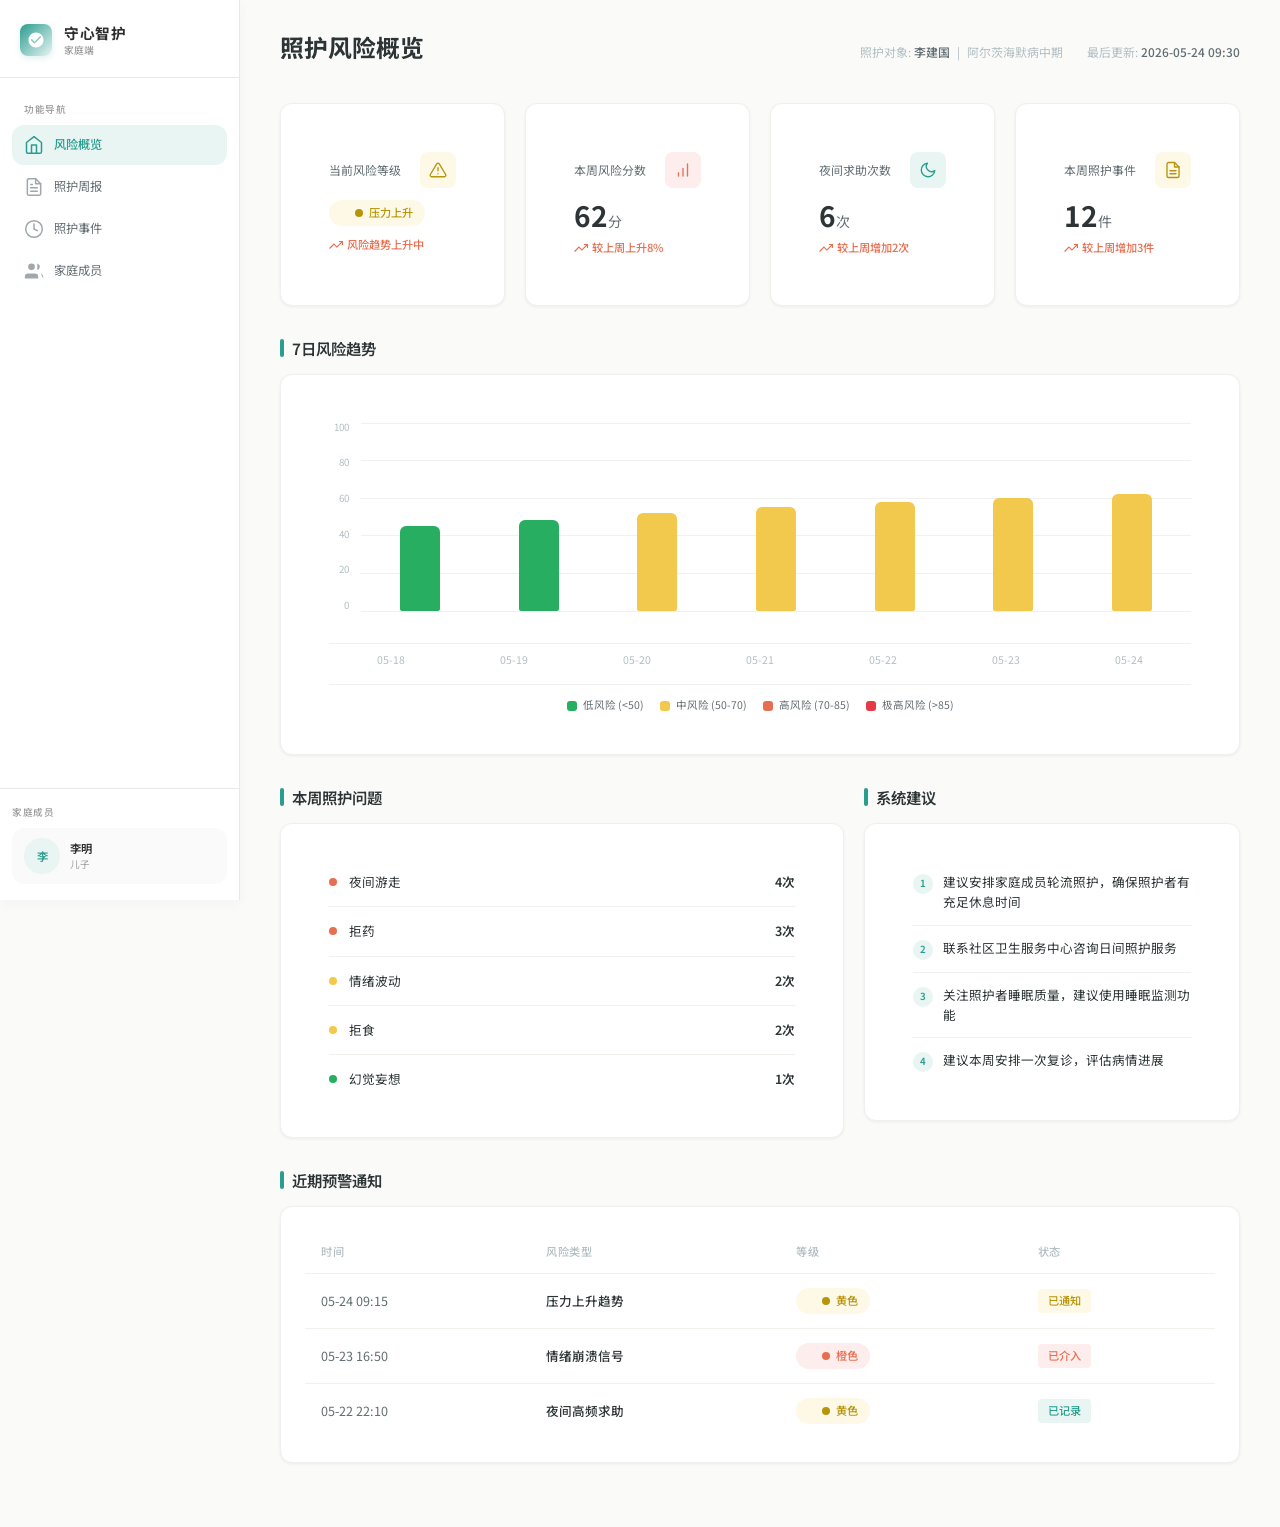
==== family/index.html @ 5316c8e0 "初始化" ====
<!DOCTYPE html>
<html lang="zh-CN">
<head>
    <meta charset="UTF-8">
    <meta name="viewport" content="width=device-width, initial-scale=1.0">
    <title>守心智护 - 家庭端</title>
    <link href="https://fonts.googleapis.com/css2?family=Noto+Sans+SC:wght@300;400;500;600;700&display=swap" rel="stylesheet">
    <link rel="stylesheet" href="../styles/common.css">
    <style>
        /* ===== CSS Variables ===== */
        :root {
            --color-bg: #FAFAF8;
            --color-white: #FFFFFF;
            --color-primary: #2A9D8F;
            --color-primary-light: #E8F5F3;
            --color-primary-bg: #E8F5F3;
            --color-primary-dark: #1F7A6E;
            --color-text: #2D3436;
            --color-text-secondary: #636E72;
            --color-text-light: #B2BEC3;
            --color-border: #E8E8E4;
            --color-border-light: #F0F0EC;
            --color-risk-green: #27AE60;
            --color-risk-yellow: #F2C94C;
            --color-risk-orange: #E76F51;
            --color-risk-red: #E63946;
            --color-risk-green-bg: #EAFAF1;
            --color-risk-yellow-bg: #FEF9E7;
            --color-risk-orange-bg: #FDEDEC;
            --color-risk-red-bg: #FDEDEC;
            --shadow-sm: 0 1px 3px rgba(0, 0, 0, 0.06);
            --shadow-md: 0 4px 12px rgba(0, 0, 0, 0.08);
            --shadow-lg: 0 8px 24px rgba(0, 0, 0, 0.1);
            --radius-sm: 8px;
            --radius-md: 12px;
            --radius-lg: 16px;
            --sidebar-width: 240px;
            --header-height: 0px;
        }

        /* ===== Reset ===== */
        *,
        *::before,
        *::after {
            margin: 0;
            padding: 0;
            box-sizing: border-box;
        }

        html {
            font-size: 14px;
        }

        body {
            font-family: 'Noto Sans SC', -apple-system, BlinkMacSystemFont, sans-serif;
            background-color: var(--color-bg);
            color: var(--color-text);
            line-height: 1.6;
            min-height: 100vh;
        }

        /* ===== Layout ===== */
        .app-layout {
            display: flex;
            min-height: 100vh;
        }

        /* Sidebar is unified in common.css */

        /* ===== Main Content ===== */
        .main-content {
            flex: 1;
            margin-left: var(--sidebar-width);
            padding: 32px 40px;
            max-width: 100%;
            overflow-x: hidden;
        }

        /* ===== Page Header ===== */
        .page-header {
            margin-bottom: 32px;
        }

        .page-header-top {
            display: flex;
            align-items: flex-start;
            justify-content: space-between;
            margin-bottom: 8px;
        }

        .page-title {
            font-size: 1.7rem;
            font-weight: 700;
            color: var(--color-text);
        }

        .page-meta {
            display: flex;
            gap: 24px;
            font-size: 0.85rem;
            color: var(--color-text-secondary);
        }

        .page-meta .meta-label {
            color: var(--color-text-light);
        }

        .page-meta .meta-value {
            font-weight: 500;
        }

        /* ===== Section Title ===== */
        .section-title {
            font-size: 1.1rem;
            font-weight: 600;
            color: var(--color-text);
            margin-bottom: 16px;
            display: flex;
            align-items: center;
            gap: 8px;
        }

        .section-title::before {
            content: '';
            display: inline-block;
            width: 4px;
            height: 18px;
            background-color: var(--color-primary);
            border-radius: 2px;
        }

        /* ===== Card ===== */
        .card {
            background-color: var(--color-white);
            border-radius: var(--radius-md);
            box-shadow: var(--shadow-sm);
            border: 1px solid var(--color-border-light);
            transition: box-shadow 0.25s ease, transform 0.25s ease;
        }

        .card:hover {
            box-shadow: var(--shadow-md);
            transform: translateY(-1px);
        }

        .card-body {
            padding: 24px;
        }

        /* ===== Stat Cards Grid ===== */
        .stat-grid {
            display: grid;
            grid-template-columns: repeat(4, 1fr);
            gap: 20px;
            margin-bottom: 32px;
        }

        .stat-card .stat-header {
            display: flex;
            align-items: center;
            justify-content: space-between;
            margin-bottom: 12px;
        }

        .stat-label {
            font-size: 0.85rem;
            color: var(--color-text-secondary);
            font-weight: 400;
        }

        .stat-icon {
            width: 36px;
            height: 36px;
            border-radius: var(--radius-sm);
            display: flex;
            align-items: center;
            justify-content: center;
        }

        .stat-icon svg {
            width: 18px;
            height: 18px;
            stroke: currentColor;
            fill: none;
            stroke-width: 1.8;
            stroke-linecap: round;
            stroke-linejoin: round;
        }

        .stat-value {
            font-size: 2rem;
            font-weight: 700;
            color: var(--color-text);
            line-height: 1.1;
            margin-bottom: 8px;
        }

        .stat-trend {
            display: flex;
            align-items: center;
            gap: 4px;
            font-size: 0.8rem;
            font-weight: 500;
        }

        .stat-trend.up {
            color: var(--color-risk-orange);
        }

        .stat-trend.down {
            color: var(--color-risk-green);
        }

        .stat-trend svg {
            width: 14px;
            height: 14px;
            stroke: currentColor;
            fill: none;
            stroke-width: 2;
        }

        /* Risk badge */
        .risk-badge {
            display: inline-flex;
            align-items: center;
            padding: 4px 12px;
            border-radius: 20px;
            font-size: 0.8rem;
            font-weight: 500;
            gap: 6px;
        }

        .risk-badge.green {
            background-color: var(--color-risk-green-bg);
            color: var(--color-risk-green);
        }

        .risk-badge.yellow {
            background-color: var(--color-risk-yellow-bg);
            color: #B7950B;
        }

        .risk-badge.orange {
            background-color: var(--color-risk-orange-bg);
            color: var(--color-risk-orange);
        }

        .risk-badge.red {
            background-color: var(--color-risk-red-bg);
            color: var(--color-risk-red);
        }

        .risk-badge .badge-dot {
            width: 8px;
            height: 8px;
            border-radius: 50%;
            background-color: currentColor;
        }

        /* ===== Chart Section ===== */
        .chart-section {
            margin-bottom: 32px;
        }

        .chart-container {
            padding: 24px 24px 16px;
        }

        .chart-area {
            display: flex;
            align-items: flex-end;
            gap: 0;
            height: 220px;
            padding-bottom: 32px;
            position: relative;
        }

        .chart-y-axis {
            display: flex;
            flex-direction: column;
            justify-content: space-between;
            height: 188px;
            padding-right: 12px;
            min-width: 32px;
        }

        .chart-y-label {
            font-size: 0.7rem;
            color: var(--color-text-light);
            text-align: right;
            line-height: 1;
        }

        .chart-grid {
            flex: 1;
            position: relative;
            height: 188px;
        }

        .chart-grid-line {
            position: absolute;
            left: 0;
            right: 0;
            height: 1px;
            background-color: var(--color-border-light);
        }

        .chart-bars-wrapper {
            position: absolute;
            bottom: 0;
            left: 0;
            right: 0;
            display: flex;
            align-items: flex-end;
            justify-content: space-around;
            height: 188px;
        }

        .chart-bar-group {
            display: flex;
            flex-direction: column;
            align-items: center;
            flex: 1;
            max-width: 80px;
        }

        .chart-bar {
            width: 40px;
            border-radius: 6px 6px 2px 2px;
            transition: all 0.3s ease;
            cursor: pointer;
            position: relative;
        }

        .chart-bar:hover {
            opacity: 0.85;
            transform: scaleY(1.02);
            transform-origin: bottom;
        }

        .chart-bar-tooltip {
            display: none;
            position: absolute;
            top: -32px;
            left: 50%;
            transform: translateX(-50%);
            background-color: var(--color-text);
            color: var(--color-white);
            padding: 4px 10px;
            border-radius: 4px;
            font-size: 0.75rem;
            font-weight: 500;
            white-space: nowrap;
        }

        .chart-bar:hover .chart-bar-tooltip {
            display: block;
        }

        .chart-bar-tooltip::after {
            content: '';
            position: absolute;
            bottom: -4px;
            left: 50%;
            transform: translateX(-50%);
            width: 0;
            height: 0;
            border-left: 4px solid transparent;
            border-right: 4px solid transparent;
            border-top: 4px solid var(--color-text);
        }

        .chart-x-axis {
            display: flex;
            justify-content: space-around;
            padding-top: 8px;
            border-top: 1px solid var(--color-border-light);
        }

        .chart-x-label {
            font-size: 0.75rem;
            color: var(--color-text-light);
            flex: 1;
            text-align: center;
        }

        .chart-legend {
            display: flex;
            gap: 16px;
            justify-content: center;
            margin-top: 16px;
            padding-top: 12px;
            border-top: 1px solid var(--color-border-light);
        }

        .chart-legend-item {
            display: flex;
            align-items: center;
            gap: 6px;
            font-size: 0.75rem;
            color: var(--color-text-secondary);
        }

        .chart-legend-dot {
            width: 10px;
            height: 10px;
            border-radius: 3px;
        }

        /* ===== Two Column Layout ===== */
        .two-col-grid {
            display: grid;
            grid-template-columns: 6fr 4fr;
            gap: 20px;
            margin-bottom: 32px;
        }

        /* Issue List */
        .issue-list {
            list-style: none;
        }

        .issue-item {
            display: flex;
            align-items: center;
            justify-content: space-between;
            padding: 14px 0;
            border-bottom: 1px solid var(--color-border-light);
        }

        .issue-item:last-child {
            border-bottom: none;
            padding-bottom: 0;
        }

        .issue-item:first-child {
            padding-top: 0;
        }

        .issue-info {
            display: flex;
            align-items: center;
            gap: 12px;
        }

        .issue-dot {
            width: 8px;
            height: 8px;
            border-radius: 50%;
            flex-shrink: 0;
        }

        .issue-name {
            font-size: 0.9rem;
            font-weight: 400;
            color: var(--color-text);
        }

        .issue-count {
            font-size: 0.9rem;
            font-weight: 600;
            color: var(--color-text);
        }

        /* Suggestion List */
        .suggestion-list {
            list-style: none;
            display: flex;
            flex-direction: column;
            gap: 0;
        }

        .suggestion-item {
            display: flex;
            align-items: flex-start;
            gap: 10px;
            padding: 12px 0;
            border-bottom: 1px solid var(--color-border-light);
            font-size: 0.9rem;
            color: var(--color-text);
            line-height: 1.6;
        }

        .suggestion-item:last-child {
            border-bottom: none;
            padding-bottom: 0;
        }

        .suggestion-item:first-child {
            padding-top: 0;
        }

        .suggestion-marker {
            width: 20px;
            height: 20px;
            border-radius: 50%;
            background-color: var(--color-primary-light);
            color: var(--color-primary);
            display: flex;
            align-items: center;
            justify-content: center;
            font-size: 0.7rem;
            font-weight: 600;
            flex-shrink: 0;
            margin-top: 2px;
        }

        /* ===== Alert Table ===== */
        .alert-section {
            margin-bottom: 32px;
        }

        .alert-table {
            width: 100%;
            border-collapse: collapse;
        }

        .alert-table thead th {
            text-align: left;
            font-size: 0.8rem;
            font-weight: 500;
            color: var(--color-text-light);
            padding: 12px 16px;
            border-bottom: 1px solid var(--color-border-light);
            letter-spacing: 0.5px;
        }

        .alert-table tbody td {
            padding: 14px 16px;
            font-size: 0.9rem;
            border-bottom: 1px solid var(--color-border-light);
            vertical-align: middle;
        }

        .alert-table tbody tr:last-child td {
            border-bottom: none;
        }

        .alert-table tbody tr:hover {
            background-color: rgba(42, 157, 143, 0.03);
        }

        .alert-time {
            font-variant-numeric: tabular-nums;
            color: var(--color-text-secondary);
        }

        .alert-type {
            font-weight: 500;
        }

        .alert-status {
            display: inline-flex;
            align-items: center;
            padding: 3px 10px;
            border-radius: 4px;
            font-size: 0.8rem;
            font-weight: 500;
        }

        .alert-status.notified {
            background-color: var(--color-risk-yellow-bg);
            color: #B7950B;
        }

        .alert-status.intervened {
            background-color: var(--color-risk-orange-bg);
            color: var(--color-risk-orange);
        }

        .alert-status.recorded {
            background-color: var(--color-primary-light);
            color: var(--color-primary);
        }

        /* ===== Responsive ===== */
        @media (max-width: 1200px) {
            .stat-grid {
                grid-template-columns: repeat(2, 1fr);
            }

            .two-col-grid {
                grid-template-columns: 1fr;
            }
        }

        @media (max-width: 768px) {
            .sidebar {
                display: none;
            }

            .main-content {
                margin-left: 0;
                padding: 20px 16px;
            }

            .stat-grid {
                grid-template-columns: 1fr;
            }
        }
    </style>
</head>
<body>
    <div class="app-layout">
        <!-- Sidebar -->
        <aside class="sidebar sidebar--fixed">
            <div class="sidebar-header">
                <a href="../index.html" class="sidebar-logo">
                    <div class="sidebar-logo-icon">
                        <svg viewBox="0 0 24 24"><path d="M12 2C6.48 2 2 6.48 2 12s4.48 10 10 10 10-4.48 10-10S17.52 2 12 2zm-2 15l-5-5 1.41-1.41L10 14.17l7.59-7.59L19 8l-9 9z"/></svg>
                    </div>
                    <div class="sidebar-logo-text">
                        <span class="logo-title">守心智护</span>
                        <span class="logo-subtitle">家庭端</span>
                    </div>
                </a>
            </div>

            <nav class="sidebar-nav">
                <div class="nav-label">功能导航</div>
                <a class="sidebar-link active" href="index.html">
                    <svg viewBox="0 0 24 24" fill="none" stroke="currentColor" stroke-width="1.8" stroke-linecap="round" stroke-linejoin="round"><path d="M3 9l9-7 9 7v11a2 2 0 0 1-2 2H5a2 2 0 0 1-2-2z"/><polyline points="9 22 9 12 15 12 15 22"/></svg>
                    风险概览
                </a>
                <a class="sidebar-link" href="weekly.html">
                    <svg viewBox="0 0 24 24" fill="none" stroke="currentColor" stroke-width="1.8" stroke-linecap="round" stroke-linejoin="round"><path d="M14 2H6a2 2 0 0 0-2 2v16a2 2 0 0 0 2 2h12a2 2 0 0 0 2-2V8z"/><polyline points="14 2 14 8 20 8"/><line x1="16" y1="13" x2="8" y2="13"/><line x1="16" y1="17" x2="8" y2="17"/><polyline points="10 9 9 9 8 9"/></svg>
                    照护周报
                </a>
                <a class="sidebar-link" href="events.html">
                    <svg viewBox="0 0 24 24" fill="none" stroke="currentColor" stroke-width="1.8" stroke-linecap="round" stroke-linejoin="round"><circle cx="12" cy="12" r="10"/><polyline points="12 6 12 12 16 14"/></svg>
                    照护事件
                </a>
                <a class="sidebar-link" href="members.html">
                    <svg viewBox="0 0 24 24" fill="currentColor"><path d="M17 21v-2a4 4 0 0 0-4-4H5a4 4 0 0 0-4 4v2"/><circle cx="9" cy="7" r="4"/><path d="M23 21v-2a4 4 0 0 0-3-3.87"/><path d="M16 3.13a4 4 0 0 1 0 7.75"/></svg>
                    家庭成员
                </a>
            </nav>

            <div class="sidebar-footer">
                <div class="nav-label" style="padding: 0 0 8px;">家庭成员</div>
                <div class="sidebar-user">
                    <div class="sidebar-avatar">李</div>
                    <div class="sidebar-user-info">
                        <div class="sidebar-user-name">李明</div>
                        <div class="sidebar-user-role">儿子</div>
                    </div>
                </div>
            </div>
        </aside>

        <!-- Main Content -->
        <main class="main-content">
            <!-- Page Header -->
            <div class="page-header">
                <div class="page-header-top">
                    <h2 class="page-title">照护风险概览</h2>
                </div>
                <div class="page-meta">
                    <span>
                        <span class="meta-label">照护对象:</span>
                        <span class="meta-value">李建国</span>
                        <span class="meta-label" style="margin-left: 4px;">|</span>
                        <span class="meta-label" style="margin-left: 4px;">阿尔茨海默病中期</span>
                    </span>
                    <span>
                        <span class="meta-label">最后更新:</span>
                        <span class="meta-value">2026-05-24 09:30</span>
                    </span>
                </div>
            </div>

            <!-- Section 1: Risk Overview Stat Cards -->
            <div class="stat-grid">
                <div class="card stat-card">
                    <div class="card-body">
                        <div class="stat-header">
                            <span class="stat-label">当前风险等级</span>
                            <div class="stat-icon" style="background-color: var(--color-risk-yellow-bg); color: #B7950B;">
                                <svg viewBox="0 0 24 24"><path d="M10.29 3.86L1.82 18a2 2 0 0 0 1.71 3h16.94a2 2 0 0 0 1.71-3L13.71 3.86a2 2 0 0 0-3.42 0z"/><line x1="12" y1="9" x2="12" y2="13"/><line x1="12" y1="17" x2="12.01" y2="17"/></svg>
                            </div>
                        </div>
                        <div style="margin-bottom: 10px;">
                            <span class="risk-badge yellow"><span class="badge-dot"></span>压力上升</span>
                        </div>
                        <div class="stat-trend up">
                            <svg viewBox="0 0 24 24"><polyline points="23 6 13.5 15.5 8.5 10.5 1 18"/><polyline points="17 6 23 6 23 12"/></svg>
                            风险趋势上升中
                        </div>
                    </div>
                </div>

                <div class="card stat-card">
                    <div class="card-body">
                        <div class="stat-header">
                            <span class="stat-label">本周风险分数</span>
                            <div class="stat-icon" style="background-color: var(--color-risk-orange-bg); color: var(--color-risk-orange);">
                                <svg viewBox="0 0 24 24"><line x1="12" y1="20" x2="12" y2="10"/><line x1="18" y1="20" x2="18" y2="4"/><line x1="6" y1="20" x2="6" y2="16"/></svg>
                            </div>
                        </div>
                        <div class="stat-value">62<span style="font-size: 1rem; font-weight: 400; color: var(--color-text-secondary);">分</span></div>
                        <div class="stat-trend up">
                            <svg viewBox="0 0 24 24"><polyline points="23 6 13.5 15.5 8.5 10.5 1 18"/><polyline points="17 6 23 6 23 12"/></svg>
                            较上周上升8%
                        </div>
                    </div>
                </div>

                <div class="card stat-card">
                    <div class="card-body">
                        <div class="stat-header">
                            <span class="stat-label">夜间求助次数</span>
                            <div class="stat-icon" style="background-color: var(--color-primary-light); color: var(--color-primary);">
                                <svg viewBox="0 0 24 24"><path d="M21 12.79A9 9 0 1 1 11.21 3 7 7 0 0 0 21 12.79z"/></svg>
                            </div>
                        </div>
                        <div class="stat-value">6<span style="font-size: 1rem; font-weight: 400; color: var(--color-text-secondary);">次</span></div>
                        <div class="stat-trend up">
                            <svg viewBox="0 0 24 24"><polyline points="23 6 13.5 15.5 8.5 10.5 1 18"/><polyline points="17 6 23 6 23 12"/></svg>
                            较上周增加2次
                        </div>
                    </div>
                </div>

                <div class="card stat-card">
                    <div class="card-body">
                        <div class="stat-header">
                            <span class="stat-label">本周照护事件</span>
                            <div class="stat-icon" style="background-color: var(--color-risk-yellow-bg); color: #B7950B;">
                                <svg viewBox="0 0 24 24"><path d="M14 2H6a2 2 0 0 0-2 2v16a2 2 0 0 0 2 2h12a2 2 0 0 0 2-2V8z"/><polyline points="14 2 14 8 20 8"/><line x1="16" y1="13" x2="8" y2="13"/><line x1="16" y1="17" x2="8" y2="17"/></svg>
                            </div>
                        </div>
                        <div class="stat-value">12<span style="font-size: 1rem; font-weight: 400; color: var(--color-text-secondary);">件</span></div>
                        <div class="stat-trend up">
                            <svg viewBox="0 0 24 24"><polyline points="23 6 13.5 15.5 8.5 10.5 1 18"/><polyline points="17 6 23 6 23 12"/></svg>
                            较上周增加3件
                        </div>
                    </div>
                </div>
            </div>

            <!-- Section 2: Risk Trend Chart -->
            <div class="chart-section">
                <h3 class="section-title">7日风险趋势</h3>
                <div class="card">
                    <div class="chart-container">
                        <div class="chart-area">
                            <div class="chart-y-axis">
                                <span class="chart-y-label">100</span>
                                <span class="chart-y-label">80</span>
                                <span class="chart-y-label">60</span>
                                <span class="chart-y-label">40</span>
                                <span class="chart-y-label">20</span>
                                <span class="chart-y-label">0</span>
                            </div>
                            <div class="chart-grid">
                                <div class="chart-grid-line" style="top: 0%;"></div>
                                <div class="chart-grid-line" style="top: 20%;"></div>
                                <div class="chart-grid-line" style="top: 40%;"></div>
                                <div class="chart-grid-line" style="top: 60%;"></div>
                                <div class="chart-grid-line" style="top: 80%;"></div>
                                <div class="chart-grid-line" style="top: 100%;"></div>
                                <div class="chart-bars-wrapper" id="chartBars"></div>
                            </div>
                        </div>
                        <div class="chart-x-axis" id="chartXAxis"></div>
                        <div class="chart-legend">
                            <div class="chart-legend-item">
                                <span class="chart-legend-dot" style="background-color: var(--color-risk-green);"></span>
                                低风险 (&lt;50)
                            </div>
                            <div class="chart-legend-item">
                                <span class="chart-legend-dot" style="background-color: var(--color-risk-yellow);"></span>
                                中风险 (50-70)
                            </div>
                            <div class="chart-legend-item">
                                <span class="chart-legend-dot" style="background-color: var(--color-risk-orange);"></span>
                                高风险 (70-85)
                            </div>
                            <div class="chart-legend-item">
                                <span class="chart-legend-dot" style="background-color: var(--color-risk-red);"></span>
                                极高风险 (&gt;85)
                            </div>
                        </div>
                    </div>
                </div>
            </div>

            <!-- Section 3: Two-column layout -->
            <div class="two-col-grid">
                <!-- Left: Issues -->
                <div>
                    <h3 class="section-title">本周照护问题</h3>
                    <div class="card">
                        <div class="card-body">
                            <ul class="issue-list" id="issueList"></ul>
                        </div>
                    </div>
                </div>

                <!-- Right: Suggestions -->
                <div>
                    <h3 class="section-title">系统建议</h3>
                    <div class="card">
                        <div class="card-body">
                            <ul class="suggestion-list" id="suggestionList"></ul>
                        </div>
                    </div>
                </div>
            </div>

            <!-- Section 4: Recent Alerts -->
            <div class="alert-section">
                <h3 class="section-title">近期预警通知</h3>
                <div class="card">
                    <table class="alert-table">
                        <thead>
                            <tr>
                                <th>时间</th>
                                <th>风险类型</th>
                                <th>等级</th>
                                <th>状态</th>
                            </tr>
                        </thead>
                        <tbody id="alertTableBody"></tbody>
                    </table>
                </div>
            </div>
        </main>
    </div>

    <script>
        // ===== Mock Data =====

        // Chart data
        const chartData = [
            { date: '05-18', score: 45 },
            { date: '05-19', score: 48 },
            { date: '05-20', score: 52 },
            { date: '05-21', score: 55 },
            { date: '05-22', score: 58 },
            { date: '05-23', score: 60 },
            { date: '05-24', score: 62 }
        ];

        // Issue data
        const issues = [
            { name: '夜间游走', count: 4, color: 'var(--color-risk-orange)' },
            { name: '拒药', count: 3, color: 'var(--color-risk-orange)' },
            { name: '情绪波动', count: 2, color: 'var(--color-risk-yellow)' },
            { name: '拒食', count: 2, color: 'var(--color-risk-yellow)' },
            { name: '幻觉妄想', count: 1, color: 'var(--color-risk-green)' }
        ];

        // Suggestion data
        const suggestions = [
            '建议安排家庭成员轮流照护，确保照护者有充足休息时间',
            '联系社区卫生服务中心咨询日间照护服务',
            '关注照护者睡眠质量，建议使用睡眠监测功能',
            '建议本周安排一次复诊，评估病情进展'
        ];

        // Alert data
        const alerts = [
            { time: '05-24 09:15', type: '压力上升趋势', level: 'yellow', levelText: '黄色', status: 'notified', statusText: '已通知' },
            { time: '05-23 16:50', type: '情绪崩溃信号', level: 'orange', levelText: '橙色', status: 'intervened', statusText: '已介入' },
            { time: '05-22 22:10', type: '夜间高频求助', level: 'yellow', levelText: '黄色', status: 'recorded', statusText: '已记录' }
        ];

        // ===== Render Functions =====

        function getRiskColor(score) {
            if (score < 50) return 'var(--color-risk-green)';
            if (score < 70) return 'var(--color-risk-yellow)';
            if (score < 85) return 'var(--color-risk-orange)';
            return 'var(--color-risk-red)';
        }

        function renderChart() {
            const barsContainer = document.getElementById('chartBars');
            const xAxisContainer = document.getElementById('chartXAxis');
            const maxScore = 100;
            const maxHeight = 188;

            chartData.forEach(function(item, index) {
                // Create bar group
                var barGroup = document.createElement('div');
                barGroup.className = 'chart-bar-group';

                var bar = document.createElement('div');
                bar.className = 'chart-bar';
                var height = (item.score / maxScore) * maxHeight;
                bar.style.height = height + 'px';
                bar.style.backgroundColor = getRiskColor(item.score);

                var tooltip = document.createElement('div');
                tooltip.className = 'chart-bar-tooltip';
                tooltip.textContent = item.score + '分';
                bar.appendChild(tooltip);

                barGroup.appendChild(bar);
                barsContainer.appendChild(barGroup);

                // Create x-axis label
                var label = document.createElement('span');
                label.className = 'chart-x-label';
                label.textContent = item.date;
                xAxisContainer.appendChild(label);
            });
        }

        function renderIssues() {
            var list = document.getElementById('issueList');
            issues.forEach(function(issue) {
                var li = document.createElement('li');
                li.className = 'issue-item';

                var info = document.createElement('div');
                info.className = 'issue-info';

                var dot = document.createElement('span');
                dot.className = 'issue-dot';
                dot.style.backgroundColor = issue.color;

                var name = document.createElement('span');
                name.className = 'issue-name';
                name.textContent = issue.name;

                info.appendChild(dot);
                info.appendChild(name);

                var count = document.createElement('span');
                count.className = 'issue-count';
                count.textContent = issue.count + '次';

                li.appendChild(info);
                li.appendChild(count);
                list.appendChild(li);
            });
        }

        function renderSuggestions() {
            var list = document.getElementById('suggestionList');
            suggestions.forEach(function(text, index) {
                var li = document.createElement('li');
                li.className = 'suggestion-item';

                var marker = document.createElement('span');
                marker.className = 'suggestion-marker';
                marker.textContent = index + 1;

                var content = document.createElement('span');
                content.textContent = text;

                li.appendChild(marker);
                li.appendChild(content);
                list.appendChild(li);
            });
        }

        function renderAlerts() {
            var tbody = document.getElementById('alertTableBody');
            alerts.forEach(function(alert) {
                var tr = document.createElement('tr');

                var tdTime = document.createElement('td');
                tdTime.className = 'alert-time';
                tdTime.textContent = alert.time;

                var tdType = document.createElement('td');
                tdType.className = 'alert-type';
                tdType.textContent = alert.type;

                var tdLevel = document.createElement('td');
                var levelBadge = document.createElement('span');
                levelBadge.className = 'risk-badge ' + alert.level;
                levelBadge.innerHTML = '<span class="badge-dot"></span>' + alert.levelText;
                tdLevel.appendChild(levelBadge);

                var tdStatus = document.createElement('td');
                var statusBadge = document.createElement('span');
                statusBadge.className = 'alert-status ' + alert.status;
                statusBadge.textContent = alert.statusText;
                tdStatus.appendChild(statusBadge);

                tr.appendChild(tdTime);
                tr.appendChild(tdType);
                tr.appendChild(tdLevel);
                tr.appendChild(tdStatus);
                tbody.appendChild(tr);
            });
        }

        // ===== Initialize =====
        document.addEventListener('DOMContentLoaded', function() {
            renderChart();
            renderIssues();
            renderSuggestions();
            renderAlerts();
        });
    </script>
</body>
</html>
---- styles/common.css ----
/* ========================================
   守心智护 - 公共样式
   ======================================== */

/* CSS Variables */
:root {
  /* Primary Colors */
  --color-primary: #2A9D8F;
  --color-primary-light: #3DB8A9;
  --color-primary-dark: #1F7A6E;
  --color-primary-bg: #E8F5F3;

  /* Neutral Colors */
  --color-bg: #FAFAF8;
  --color-surface: #FFFFFF;
  --color-border: #E8E6E1;
  --color-text-primary: #2D2D2D;
  --color-text-secondary: #6B6B6B;
  --color-text-tertiary: #9B9B9B;

  /* Risk Level Colors */
  --color-risk-green: #4CAF50;
  --color-risk-green-bg: #E8F5E9;
  --color-risk-yellow: #FF9800;
  --color-risk-yellow-bg: #FFF3E0;
  --color-risk-orange: #FF5722;
  --color-risk-orange-bg: #FBE9E7;
  --color-risk-red: #F44336;
  --color-risk-red-bg: #FFEBEE;

  /* Functional Colors */
  --color-success: #4CAF50;
  --color-warning: #FF9800;
  --color-error: #F44336;
  --color-info: #2196F3;

  /* Shadows */
  --shadow-sm: 0 1px 3px rgba(0,0,0,0.06);
  --shadow-md: 0 4px 12px rgba(0,0,0,0.08);
  --shadow-lg: 0 8px 24px rgba(0,0,0,0.1);

  /* Border Radius */
  --radius-sm: 6px;
  --radius-md: 10px;
  --radius-lg: 16px;
  --radius-xl: 24px;

  /* Spacing */
  --space-xs: 4px;
  --space-sm: 8px;
  --space-md: 16px;
  --space-lg: 24px;
  --space-xl: 32px;
  --space-2xl: 48px;
}

/* Reset */
*, *::before, *::after {
  margin: 0;
  padding: 0;
  box-sizing: border-box;
}

html {
  font-size: 16px;
  -webkit-font-smoothing: antialiased;
  -moz-osx-font-smoothing: grayscale;
}

body {
  font-family: 'Noto Sans SC', -apple-system, BlinkMacSystemFont, 'Segoe UI', sans-serif;
  background-color: var(--color-bg);
  color: var(--color-text-primary);
  line-height: 1.6;
  min-height: 100vh;
}

/* Typography */
h1, h2, h3, h4 {
  font-weight: 600;
  line-height: 1.3;
  color: var(--color-text-primary);
}

h1 { font-size: 1.75rem; }
h2 { font-size: 1.5rem; }
h3 { font-size: 1.125rem; }
h4 { font-size: 1rem; }

p {
  color: var(--color-text-secondary);
  line-height: 1.7;
}

/* Card Component */
.card {
  background: var(--color-surface);
  border-radius: var(--radius-lg);
  box-shadow: var(--shadow-sm);
  padding: var(--space-lg);
  border: 1px solid var(--color-border);
  transition: box-shadow 0.2s ease;
}

.card:hover {
  box-shadow: var(--shadow-md);
}

/* Risk Level Badges */
.risk-badge {
  display: inline-flex;
  align-items: center;
  gap: 6px;
  padding: 4px 12px;
  border-radius: 20px;
  font-size: 0.8125rem;
  font-weight: 500;
}

.risk-badge::before {
  content: '';
  width: 8px;
  height: 8px;
  border-radius: 50%;
  flex-shrink: 0;
}

.risk-badge--green {
  background: var(--color-risk-green-bg);
  color: var(--color-risk-green);
}
.risk-badge--green::before { background: var(--color-risk-green); }

.risk-badge--yellow {
  background: var(--color-risk-yellow-bg);
  color: var(--color-risk-yellow);
}
.risk-badge--yellow::before { background: var(--color-risk-yellow); }

.risk-badge--orange {
  background: var(--color-risk-orange-bg);
  color: var(--color-risk-orange);
}
.risk-badge--orange::before { background: var(--color-risk-orange); }

.risk-badge--red {
  background: var(--color-risk-red-bg);
  color: var(--color-risk-red);
}
.risk-badge--red::before { background: var(--color-risk-red); }

/* Buttons */
.btn {
  display: inline-flex;
  align-items: center;
  justify-content: center;
  gap: 8px;
  padding: 10px 20px;
  border-radius: var(--radius-md);
  font-size: 0.875rem;
  font-weight: 500;
  border: none;
  cursor: pointer;
  transition: all 0.2s ease;
  text-decoration: none;
}

.btn-primary {
  background: var(--color-primary);
  color: white;
}

.btn-primary:hover {
  background: var(--color-primary-dark);
}

.btn-outline {
  background: transparent;
  color: var(--color-primary);
  border: 1.5px solid var(--color-primary);
}

.btn-outline:hover {
  background: var(--color-primary-bg);
}

.btn-ghost {
  background: transparent;
  color: var(--color-text-secondary);
}

.btn-ghost:hover {
  background: rgba(0,0,0,0.04);
}

/* Input Components */
.input {
  width: 100%;
  padding: 10px 14px;
  border: 1.5px solid var(--color-border);
  border-radius: var(--radius-md);
  font-size: 0.875rem;
  color: var(--color-text-primary);
  background: var(--color-surface);
  transition: border-color 0.2s ease;
  outline: none;
}

.input:focus {
  border-color: var(--color-primary);
}

.input::placeholder {
  color: var(--color-text-tertiary);
}

/* Sidebar Navigation */
.sidebar {
  width: 240px;
  background: var(--color-surface);
  border-right: 1px solid var(--color-border);
  padding: 0;
  display: flex;
  flex-direction: column;
  flex-shrink: 0;
  transition: all 0.25s ease;
  box-shadow: 0 4px 12px rgba(0, 0, 0, 0.03);
}

.sidebar--fixed {
  position: fixed;
  top: 0;
  left: 0;
  bottom: 0;
  z-index: 100;
  height: 100vh;
}

.sidebar-header {
  padding: 24px 20px 20px;
  border-bottom: 1px solid var(--color-border);
}

.sidebar-logo {
  display: flex;
  align-items: center;
  gap: 12px;
  text-decoration: none;
  color: var(--color-primary);
}

.sidebar-logo-icon {
  width: 32px;
  height: 32px;
  background: linear-gradient(135deg, var(--color-primary) 0%, var(--color-primary-light) 100%);
  border-radius: 8px;
  display: flex;
  align-items: center;
  justify-content: center;
  flex-shrink: 0;
  box-shadow: 0 2px 6px rgba(42, 157, 143, 0.15);
}

.sidebar-logo-icon svg {
  width: 18px;
  height: 18px;
  fill: white;
}

.sidebar-logo-text {
  display: flex;
  flex-direction: column;
  line-height: 1.25;
}

.logo-title {
  font-size: 1.05rem;
  font-weight: 700;
  color: var(--color-text-primary);
  letter-spacing: 0.5px;
}

.logo-subtitle {
  font-size: 0.7rem;
  color: var(--color-text-tertiary);
  font-weight: 500;
  margin-top: 2px;
}

.sidebar-nav {
  flex: 1;
  padding: 16px 12px;
  display: flex;
  flex-direction: column;
  gap: 2px;
}

.nav-label {
  font-size: 0.6875rem;
  font-weight: 500;
  color: var(--color-text-tertiary);
  text-transform: uppercase;
  letter-spacing: 0.5px;
  padding: 8px 12px 6px;
}

.sidebar-link {
  display: flex;
  align-items: center;
  gap: 10px;
  padding: 10px 12px;
  border-radius: var(--radius-md);
  font-size: 0.875rem;
  color: var(--color-text-secondary);
  text-decoration: none;
  transition: all 0.15s ease;
}

.sidebar-link svg {
  width: 20px;
  height: 20px;
  flex-shrink: 0;
  opacity: 0.6;
  transition: opacity 0.15s ease;
}

.sidebar-link:hover {
  background: var(--color-primary-bg);
  color: var(--color-primary);
}

.sidebar-link:hover svg {
  opacity: 1;
}

.sidebar-link.active {
  background: var(--color-primary-bg);
  color: var(--color-primary);
  font-weight: 500;
}

.sidebar-link.active svg {
  opacity: 1;
  stroke: var(--color-primary);
}

.sidebar-footer {
  padding: 16px 12px;
  border-top: 1px solid var(--color-border);
}

.sidebar-user {
  display: flex;
  align-items: center;
  gap: 10px;
  padding: 10px 12px;
  border-radius: var(--radius-md);
  background: rgba(0, 0, 0, 0.02);
}

.sidebar-avatar {
  width: 36px;
  height: 36px;
  border-radius: 50%;
  background: var(--color-primary-bg);
  color: var(--color-primary);
  display: flex;
  align-items: center;
  justify-content: center;
  font-size: 0.8125rem;
  font-weight: 600;
  flex-shrink: 0;
}

.sidebar-user-info {
  flex: 1;
  min-width: 0;
}

.sidebar-user-name {
  font-size: 0.8125rem;
  font-weight: 600;
  color: var(--color-text-primary);
}

.sidebar-user-role {
  font-size: 0.6875rem;
  color: var(--color-text-tertiary);
}


/* Stat Card */
.stat-card {
  display: flex;
  flex-direction: column;
  gap: var(--space-sm);
}

.stat-label {
  font-size: 0.8125rem;
  color: var(--color-text-tertiary);
}

.stat-value {
  font-size: 1.75rem;
  font-weight: 700;
  color: var(--color-text-primary);
}

.stat-change {
  font-size: 0.75rem;
  display: flex;
  align-items: center;
  gap: 4px;
}

.stat-change--up { color: var(--color-error); }
.stat-change--down { color: var(--color-success); }

/* Table */
.table-wrapper {
  overflow-x: auto;
}

table {
  width: 100%;
  border-collapse: collapse;
}

thead th {
  padding: 12px 16px;
  text-align: left;
  font-size: 0.8125rem;
  font-weight: 500;
  color: var(--color-text-tertiary);
  border-bottom: 1px solid var(--color-border);
  white-space: nowrap;
}

tbody td {
  padding: 14px 16px;
  font-size: 0.875rem;
  border-bottom: 1px solid var(--color-border);
}

tbody tr:hover {
  background: rgba(0,0,0,0.015);
}

/* Chart Placeholder */
.chart-placeholder {
  background: linear-gradient(135deg, var(--color-primary-bg) 0%, #f0f7f6 100%);
  border-radius: var(--radius-md);
  display: flex;
  align-items: center;
  justify-content: center;
  min-height: 200px;
  color: var(--color-primary);
  font-size: 0.875rem;
}

/* Tag */
.tag {
  display: inline-flex;
  align-items: center;
  padding: 2px 8px;
  border-radius: 4px;
  font-size: 0.75rem;
  font-weight: 500;
  background: var(--color-primary-bg);
  color: var(--color-primary);
}

/* Avatar */
.avatar {
  width: 36px;
  height: 36px;
  border-radius: 50%;
  background: var(--color-primary-bg);
  color: var(--color-primary);
  display: flex;
  align-items: center;
  justify-content: center;
  font-size: 0.875rem;
  font-weight: 600;
  flex-shrink: 0;
}

.avatar--lg {
  width: 48px;
  height: 48px;
  font-size: 1.125rem;
}

/* Progress Bar */
.progress-bar {
  height: 6px;
  background: var(--color-border);
  border-radius: 3px;
  overflow: hidden;
}

.progress-bar__fill {
  height: 100%;
  border-radius: 3px;
  transition: width 0.3s ease;
}

/* Empty State */
.empty-state {
  display: flex;
  flex-direction: column;
  align-items: center;
  justify-content: center;
  padding: var(--space-2xl);
  text-align: center;
  color: var(--color-text-tertiary);
}

/* Page Layout */
.page-layout {
  display: flex;
  min-height: 100vh;
}

.page-main {
  flex: 1;
  padding: var(--space-lg);
  overflow-y: auto;
}

.page-header {
  display: flex;
  align-items: center;
  justify-content: space-between;
  margin-bottom: var(--space-lg);
}

.page-title {
  font-size: 1.375rem;
  font-weight: 600;
}

/* Grid */
.grid-2 { display: grid; grid-template-columns: repeat(2, 1fr); gap: var(--space-md); }
.grid-3 { display: grid; grid-template-columns: repeat(3, 1fr); gap: var(--space-md); }
.grid-4 { display: grid; grid-template-columns: repeat(4, 1fr); gap: var(--space-md); }

/* Flex Utilities */
.flex { display: flex; }
.flex-col { flex-direction: column; }
.items-center { align-items: center; }
.justify-between { justify-content: space-between; }
.gap-xs { gap: var(--space-xs); }
.gap-sm { gap: var(--space-sm); }
.gap-md { gap: var(--space-md); }
.gap-lg { gap: var(--space-lg); }

/* Spacing */
.mt-sm { margin-top: var(--space-sm); }
.mt-md { margin-top: var(--space-md); }
.mt-lg { margin-top: var(--space-lg); }
.mb-md { margin-bottom: var(--space-md); }
.mb-lg { margin-bottom: var(--space-lg); }

/* Responsive */
@media (max-width: 1024px) {
  .grid-4 { grid-template-columns: repeat(2, 1fr); }
  .grid-3 { grid-template-columns: repeat(2, 1fr); }
}

@media (max-width: 768px) {
  .grid-4, .grid-3, .grid-2 { grid-template-columns: 1fr; }
  .sidebar { display: none; }
  .page-main { padding: var(--space-md); }
}
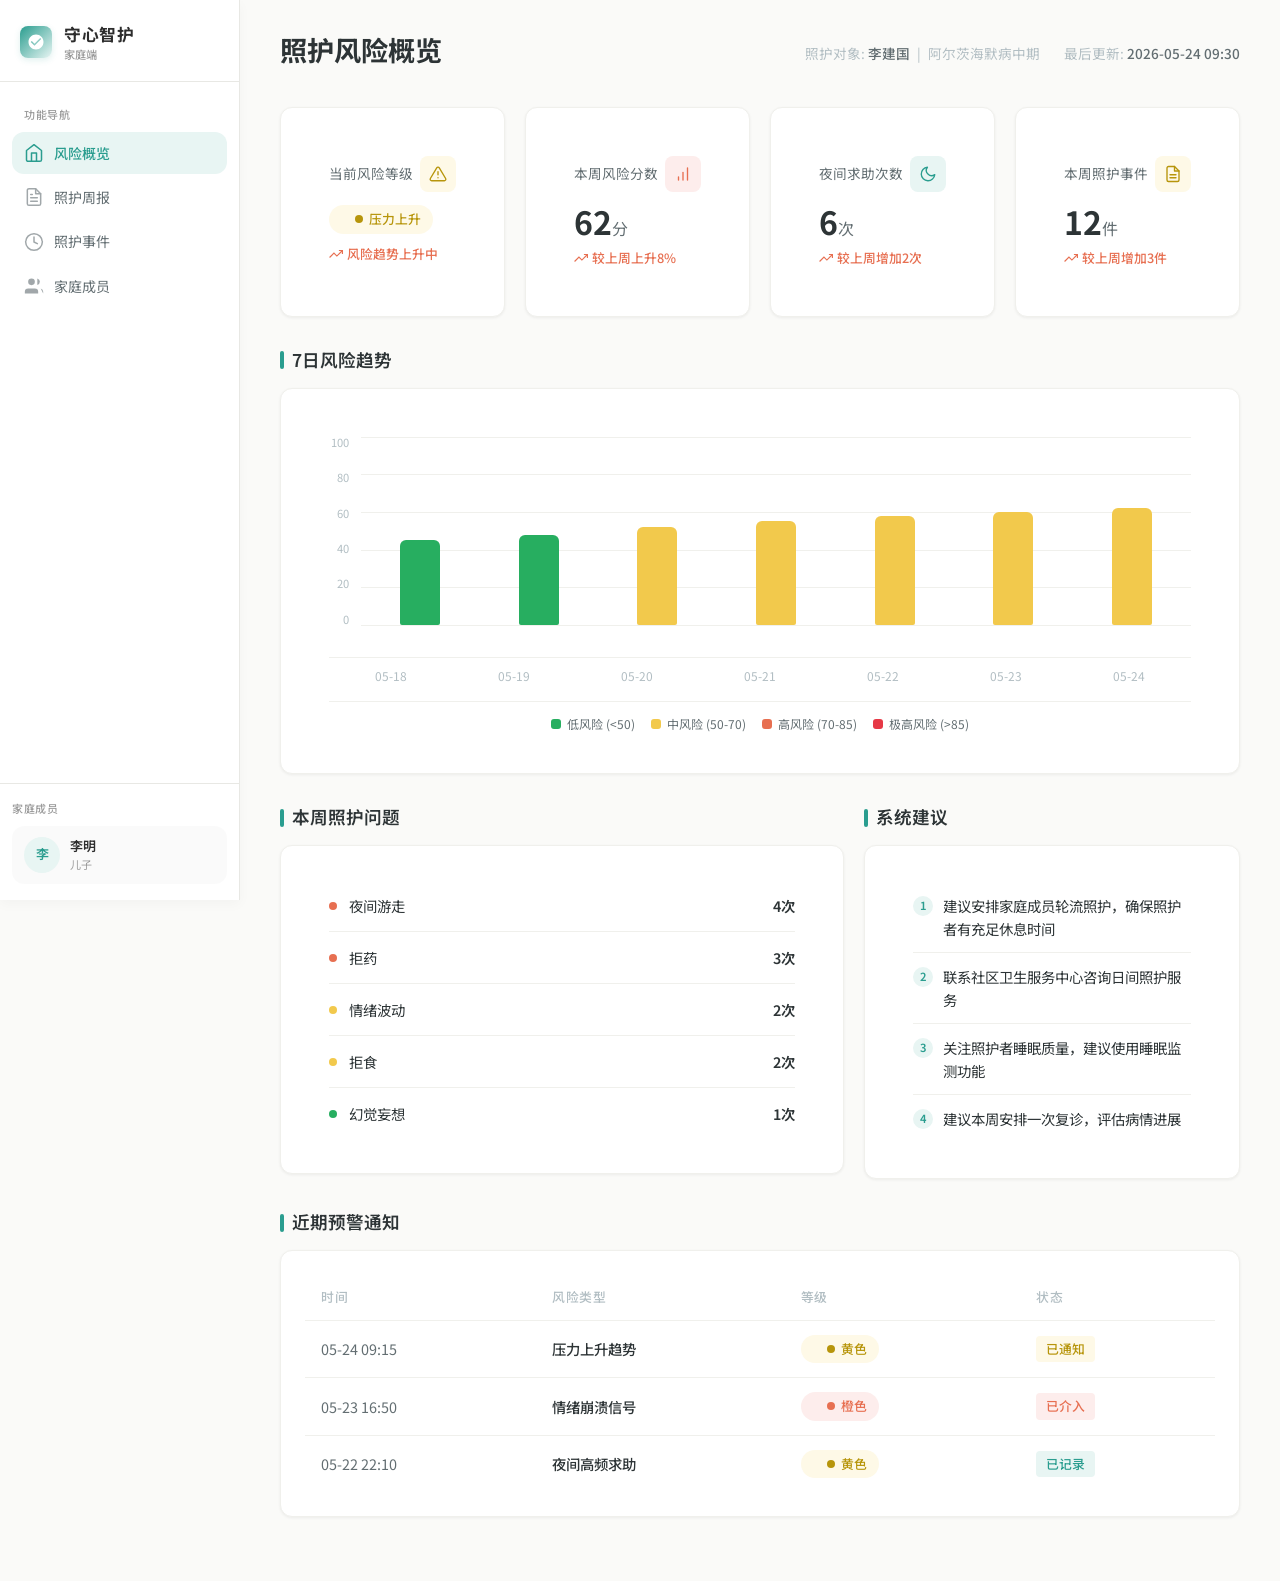
==== commit 55da4669: "美化 ui" ====
--- a/family/index.html
+++ b/family/index.html
@@ -47,10 +47,6 @@
             box-sizing: border-box;
         }
 
-        html {
-            font-size: 14px;
-        }
-
         body {
             font-family: 'Noto Sans SC', -apple-system, BlinkMacSystemFont, sans-serif;
             background-color: var(--color-bg);
--- a/styles/common.css
+++ b/styles/common.css
@@ -574,3 +574,84 @@
   .sidebar { display: none; }
   .page-main { padding: var(--space-md); }
 }
+
+/* ===== Toast Notification ===== */
+.toast-container {
+  position: fixed;
+  top: 24px;
+  right: 24px;
+  z-index: 9999;
+  display: flex;
+  flex-direction: column;
+  gap: 12px;
+  pointer-events: none;
+}
+
+.toast {
+  background: rgba(33, 150, 243, 0.9);
+  backdrop-filter: blur(10px);
+  -webkit-backdrop-filter: blur(10px);
+  color: white;
+  padding: 14px 24px;
+  border-radius: 10px;
+  box-shadow: 0 10px 30px rgba(0, 0, 0, 0.12);
+  border: 1px solid rgba(255, 255, 255, 0.15);
+  display: flex;
+  align-items: center;
+  gap: 12px;
+  font-size: 0.875rem;
+  font-weight: 500;
+  min-width: 300px;
+  max-width: 450px;
+  animation: toastIn 0.35s cubic-bezier(0.68, -0.55, 0.265, 1.55) forwards, toastOut 0.3s ease 2.2s forwards;
+  pointer-events: auto;
+}
+
+.toast--success {
+  background: rgba(76, 175, 80, 0.9);
+}
+
+.toast--warning {
+  background: rgba(255, 152, 0, 0.9);
+}
+
+.toast--error {
+  background: rgba(244, 67, 54, 0.9);
+}
+
+.toast-icon {
+  width: 20px;
+  height: 20px;
+  display: flex;
+  align-items: center;
+  justify-content: center;
+  flex-shrink: 0;
+}
+
+.toast-icon svg {
+  width: 100%;
+  height: 100%;
+  fill: currentColor;
+}
+
+@keyframes toastIn {
+  from {
+    opacity: 0;
+    transform: translateX(100%) scale(0.9);
+  }
+  to {
+    opacity: 1;
+    transform: translateX(0) scale(1);
+  }
+}
+
+@keyframes toastOut {
+  from {
+    opacity: 1;
+    transform: translateY(0) scale(1);
+  }
+  to {
+    opacity: 0;
+    transform: translateY(-20px) scale(0.9);
+  }
+}
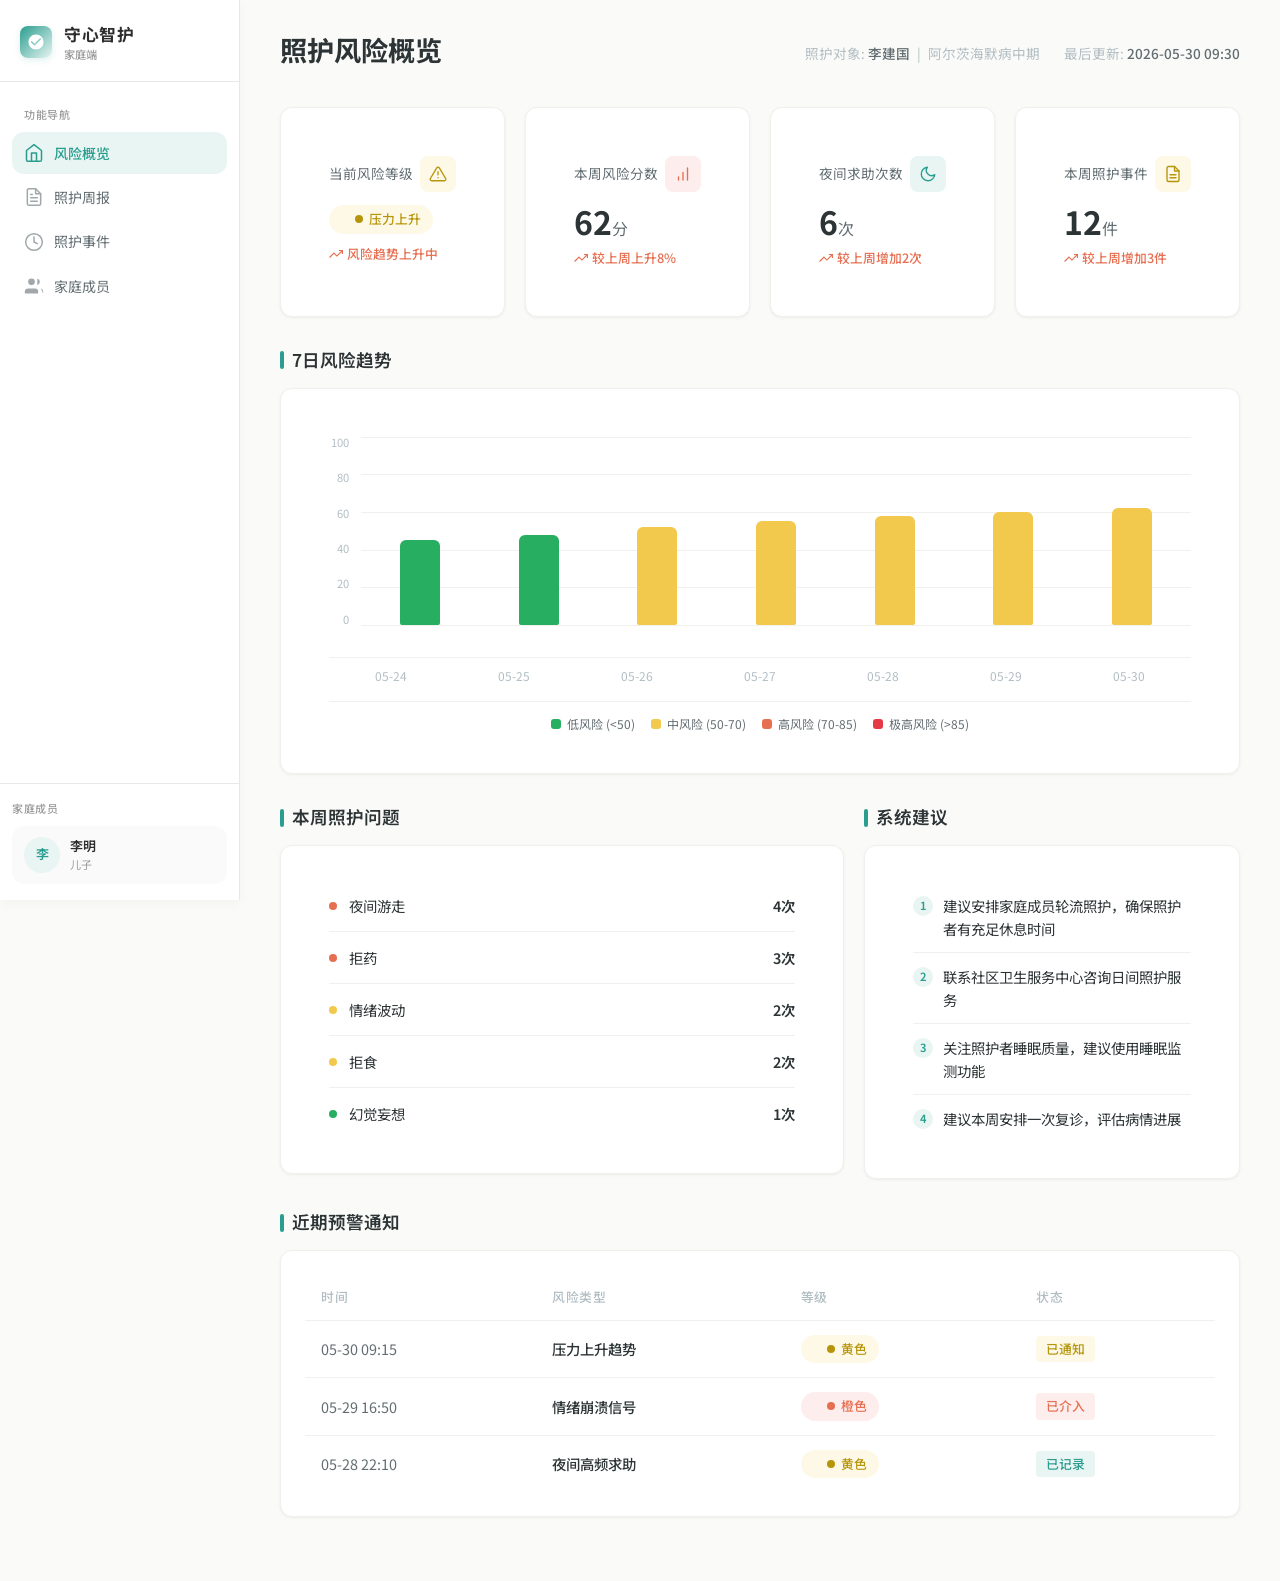
==== commit 8fd610a1: "统一三端时间" ====
--- a/family/index.html
+++ b/family/index.html
@@ -660,7 +660,7 @@
                     </span>
                     <span>
                         <span class="meta-label">最后更新:</span>
-                        <span class="meta-value">2026-05-24 09:30</span>
+                        <span class="meta-value">2026-05-30 09:30</span>
                     </span>
                 </div>
             </div>
@@ -829,13 +829,13 @@
 
         // Chart data
         const chartData = [
-            { date: '05-18', score: 45 },
-            { date: '05-19', score: 48 },
-            { date: '05-20', score: 52 },
-            { date: '05-21', score: 55 },
-            { date: '05-22', score: 58 },
-            { date: '05-23', score: 60 },
-            { date: '05-24', score: 62 }
+            { date: '05-24', score: 45 },
+            { date: '05-25', score: 48 },
+            { date: '05-26', score: 52 },
+            { date: '05-27', score: 55 },
+            { date: '05-28', score: 58 },
+            { date: '05-29', score: 60 },
+            { date: '05-30', score: 62 }
         ];
 
         // Issue data
@@ -857,9 +857,9 @@
 
         // Alert data
         const alerts = [
-            { time: '05-24 09:15', type: '压力上升趋势', level: 'yellow', levelText: '黄色', status: 'notified', statusText: '已通知' },
-            { time: '05-23 16:50', type: '情绪崩溃信号', level: 'orange', levelText: '橙色', status: 'intervened', statusText: '已介入' },
-            { time: '05-22 22:10', type: '夜间高频求助', level: 'yellow', levelText: '黄色', status: 'recorded', statusText: '已记录' }
+            { time: '05-30 09:15', type: '压力上升趋势', level: 'yellow', levelText: '黄色', status: 'notified', statusText: '已通知' },
+            { time: '05-29 16:50', type: '情绪崩溃信号', level: 'orange', levelText: '橙色', status: 'intervened', statusText: '已介入' },
+            { time: '05-28 22:10', type: '夜间高频求助', level: 'yellow', levelText: '黄色', status: 'recorded', statusText: '已记录' }
         ];
 
         // ===== Render Functions =====
